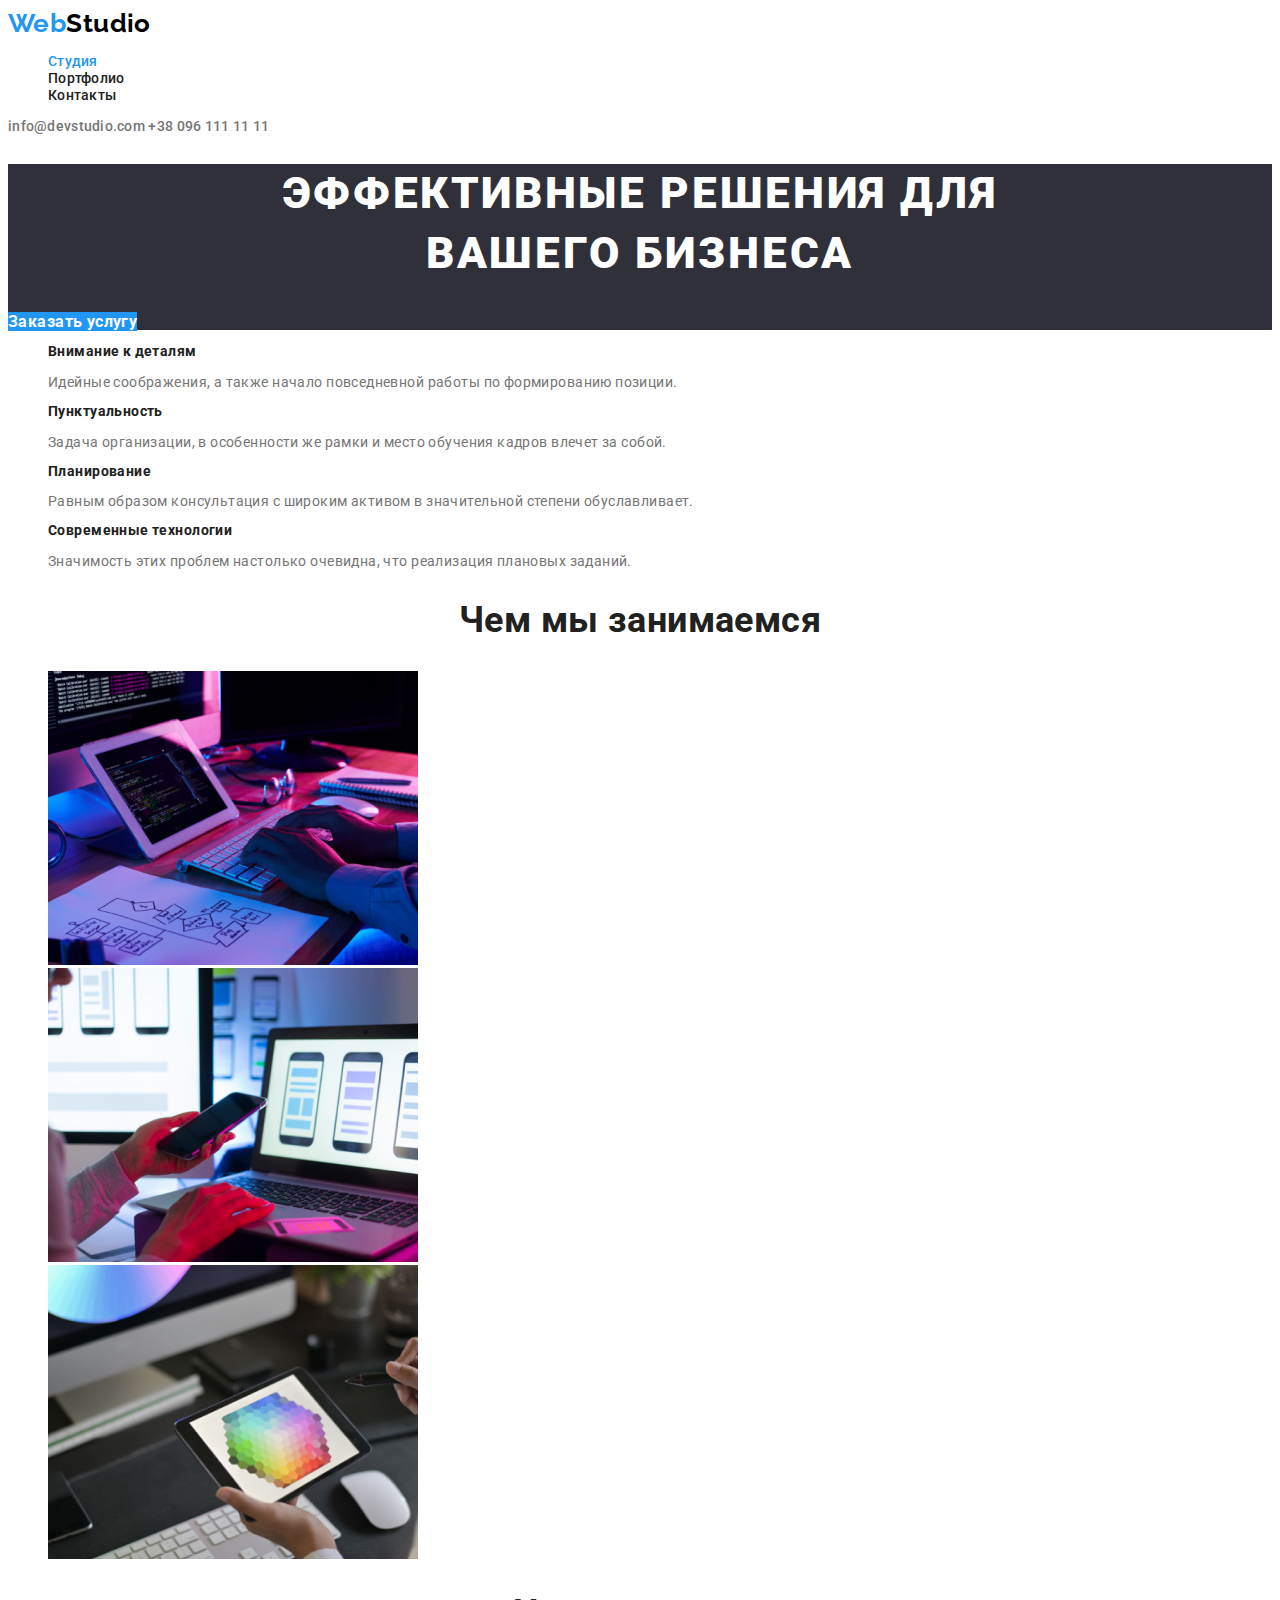
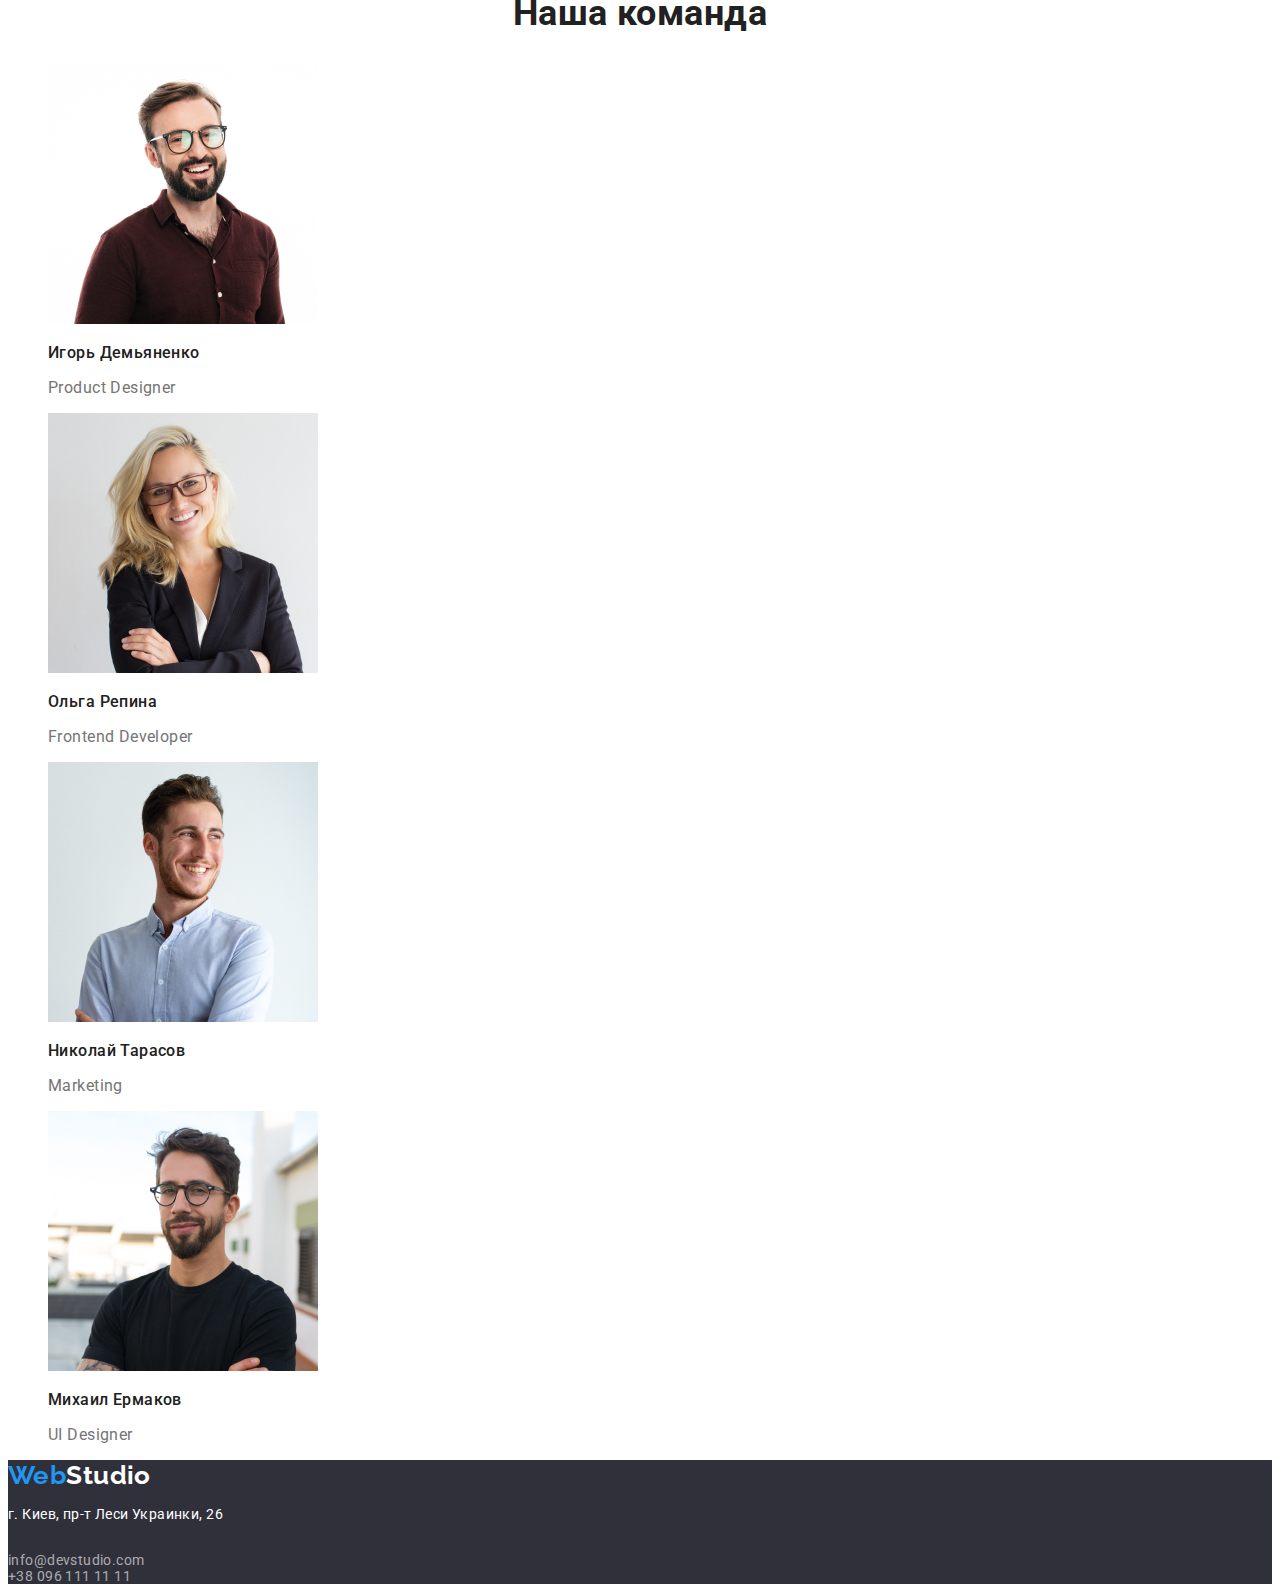
==== index.html @ 5eb461ab "adding files from hw2" ====
<!DOCTYPE html>
<html lang="ru">
<head>
    <meta charset="UTF-8">
    <meta name="viewport" content="width=device-width, initial-scale=1.0">
    <title>WebStudio</title>
    <link href="https://fonts.googleapis.com/css2?family=Raleway:wght@400;700&family=Roboto:wght@400;500;700;900&display=swap" rel="stylesheet">
    <link rel="stylesheet" href="./css/style.css">
</head>
<body>  
    <header>
        <nav>
            <a href="./index.html" class="logo">Web<span class="logostudio">Studio</span></a>
            <ul class="site-nav list">
                <li><a href="./index.html" class="link current">Студия</a></li>
                <li><a href="./portfolio.html" class="link">Портфолио</a></li>
                <li><a href="" class="link">Контакты</a></li>
            </ul>
        </nav>
        <address class="header-address">
            <a href="mailto:info@devstudio.com" class="link">info@devstudio.com</a>
            <a href="tel:+380961111111" class="link">+38 096 111 11 11</a>
        </address>
    </header>
    <main>
        <section class="main-section"> <!--Section1-->
            <h1 class="main-title">Эффективные решения для <br> вашего бизнеса</h1>
            <a href="" class="order-button">Заказать услугу</a>
        </section>
        <section> <!--Section2-->
            <ul>
                <li>
                    <h3 class="advantage-title">Внимание к деталям</h3>
                    <p class="text">Идейные соображения, а также начало повседневной работы по формированию позиции.</p>
                </li>
                <li>
                    <h3 class="advantage-title">Пунктуальность</h3>
                    <p class="text">Задача организации, в особенности же рамки и место обучения кадров влечет за собой.</p>
                </li>
                <li>
                    <h3 class="advantage-title">Планирование</h3>
                    <p class="text">Равным образом консультация с широким активом в значительной степени обуславливает.</p>
                </li>
                <li>
                    <h3 class="advantage-title">Современные технологии</h3>
                    <p class="text">Значимость этих проблем настолько очевидна, что реализация плановых заданий.</p>
                </li>
            </ul>  
        </section>  
        <section> <!--Section3-->
            <h2 class="section-title">Чем мы занимаемся</h2>
            <ul>
                <li><img src="./images/img1.jpg" alt="рабочий стол" width="370"></li>
                <li><img src="./images/img2.jpg" alt="рабочий экран" width="370"></li>
                <li><img src="./images/img3.jpg" alt="экран планшета" width="370"></li>
            </ul>
        </section>
        <section> <!--Team-->
            <h2 class="section-title">Наша команда</h2>
            <ul>
                <li> 
                    <img src="./images/ihordemjanenko.jpg" alt="фото Игорь Демьяненко" width="270">
                    <h3 class="photo-name">Игорь Демьяненко</h3> 
                    <p class="position-title" >Product Designer</p> 
                    
                </li>
                <li> 
                    <img src="./images/olharepina.jpg" alt="фото Ольга Репина" width="270">
                    <h3 class="photo-name">Ольга Репина</h3> 
                    <p class="position-title">Frontend Developer</p> 
                </li>
                <li> 
                    <img src="./images/nikolaytarasov.jpg" alt="фото Николай Тарасов" width="270">
                    <h3 class="photo-name">Николай Тарасов</h3> 
                    <p class="position-title">Marketing</p> 
                </li>
                <li> 
                    <img src="./images/mihailjermakov.jpg" alt="фото Михаил Ермаков" width="270">
                    <h3 class="photo-name">Михаил Ермаков</h3> 
                    <p class="position-title">UI Designer</p>   
                </li>
            </ul>
        </section>
    </main> 
    <footer>
        <a href="./index.html" class="logo" >Web<span class="logostudio">Studio</span></a>
        <address class="footer-address">
            <p>г. Киев, пр-т Леси Украинки, 26</p> <br>
            <a href="mailto:info@devstudio.com" class="link">info@devstudio.com</a> <br>
            <a href="tel:+380961111111" class="link">+38 096 111 11 11</a>
        </address>
    </footer>
</body>
</html>
---- css/style.css ----
:root {
    --primary-text-color: #757575;
    --footer-address-color: rgba(255, 255, 255, 0.6);
    --secondary-color: #212121;
    --accent-color:  #2196F3;
    --footer-address-color: rgba(255, 255, 255, 0.6);
    --bg-secondary-color: #2F303A; 
}
body {
    font-family: Roboto, sans-serif;
    font-style: normal;
    font-size: 14px;
    letter-spacing: 0.03em;
    color: var(--primary-text-color);
    background-color: #FFFFFF;
}

ul {
    list-style: none;
}

.logo{
    color: var(--accent-color);
    font-family: Raleway, sans-serif;
    font-weight: 700;
    font-size: 26px;
    line-height: 1.2;
    text-decoration: none;
}

.logostudio {
    color: #000000; 
}

footer .logostudio {
    color: #FFFFFF;
}


.site-nav .link {
    color: var(--secondary-color);
    font-weight: 500;
    line-height: 1.14;
    letter-spacing: 0.02em;
    text-decoration: none;
}

.site-nav .link:hover,
.site-nav .link:focus {
  color: var(--accent-color);
  text-decoration: none;
}

.site-nav .link.current {
    color: var(--accent-color);
}

.header-address .link { 
    color: var(--primary-text-color);
    font-weight: 500;
    line-height: 1.14;
    letter-spacing: 0.02em;
    font-style: normal;
    text-decoration: none;
}

.header-address .link:hover,
.header-address .link:focus {
  color: var(--accent-color);
  text-decoration: none;
}

.main-title {
    color: #FFFFFF;
    font-weight: 900;
    font-size: 44px;
    line-height: 1.36;
    text-align: center;
    letter-spacing: 0.06em;
    text-transform: uppercase;

}
.main-section {
    background-color: var(--bg-secondary-color);
}
.order-button {
    color: #FFFFFF;
    font-weight: 700;
    font-size: 16px;
    line-height: 1.88px;
    text-decoration: none;
    background: var(--accent-color);
}

.section-title {
font-weight: 700;
font-size: 36px;
line-height: 1.17;
text-align: center;
color: var(--secondary-color);
}

.advantage-title {
    color: var(--secondary-color);
    font-weight: 700;
    font-size: 14px;
    line-height: 1.14;
}

.advantage-title .text {
    font-size: 14px;
    line-height: 1.71px;
}

.footer-address .link {
    color: var(--footer-address-color);
    text-decoration: none;
}

.photo-name {
    font-weight: 500;
    font-size: 16px;
    line-height: 1.19;

    color: var(--secondary-color);
}

.position-title {
    font-size: 16px;
    line-height: 1.19;
}

.project-link{
    text-decoration: none;
}
.project-title {
    text-decoration: none;
    font-weight: 700;
    font-size: 18px;
    line-height: 2;
    letter-spacing: 0.06em;
    color: var(--secondary-color);
}

.project-type {
    font-size: 16px;
    line-height: 1.87;
    color: var(--primary-text-color);
}

footer {
    background-color: var(--bg-secondary-color);
    color: #FFFFFF;
    font-style: normal;
}

address {
    font-style: inherit;
}
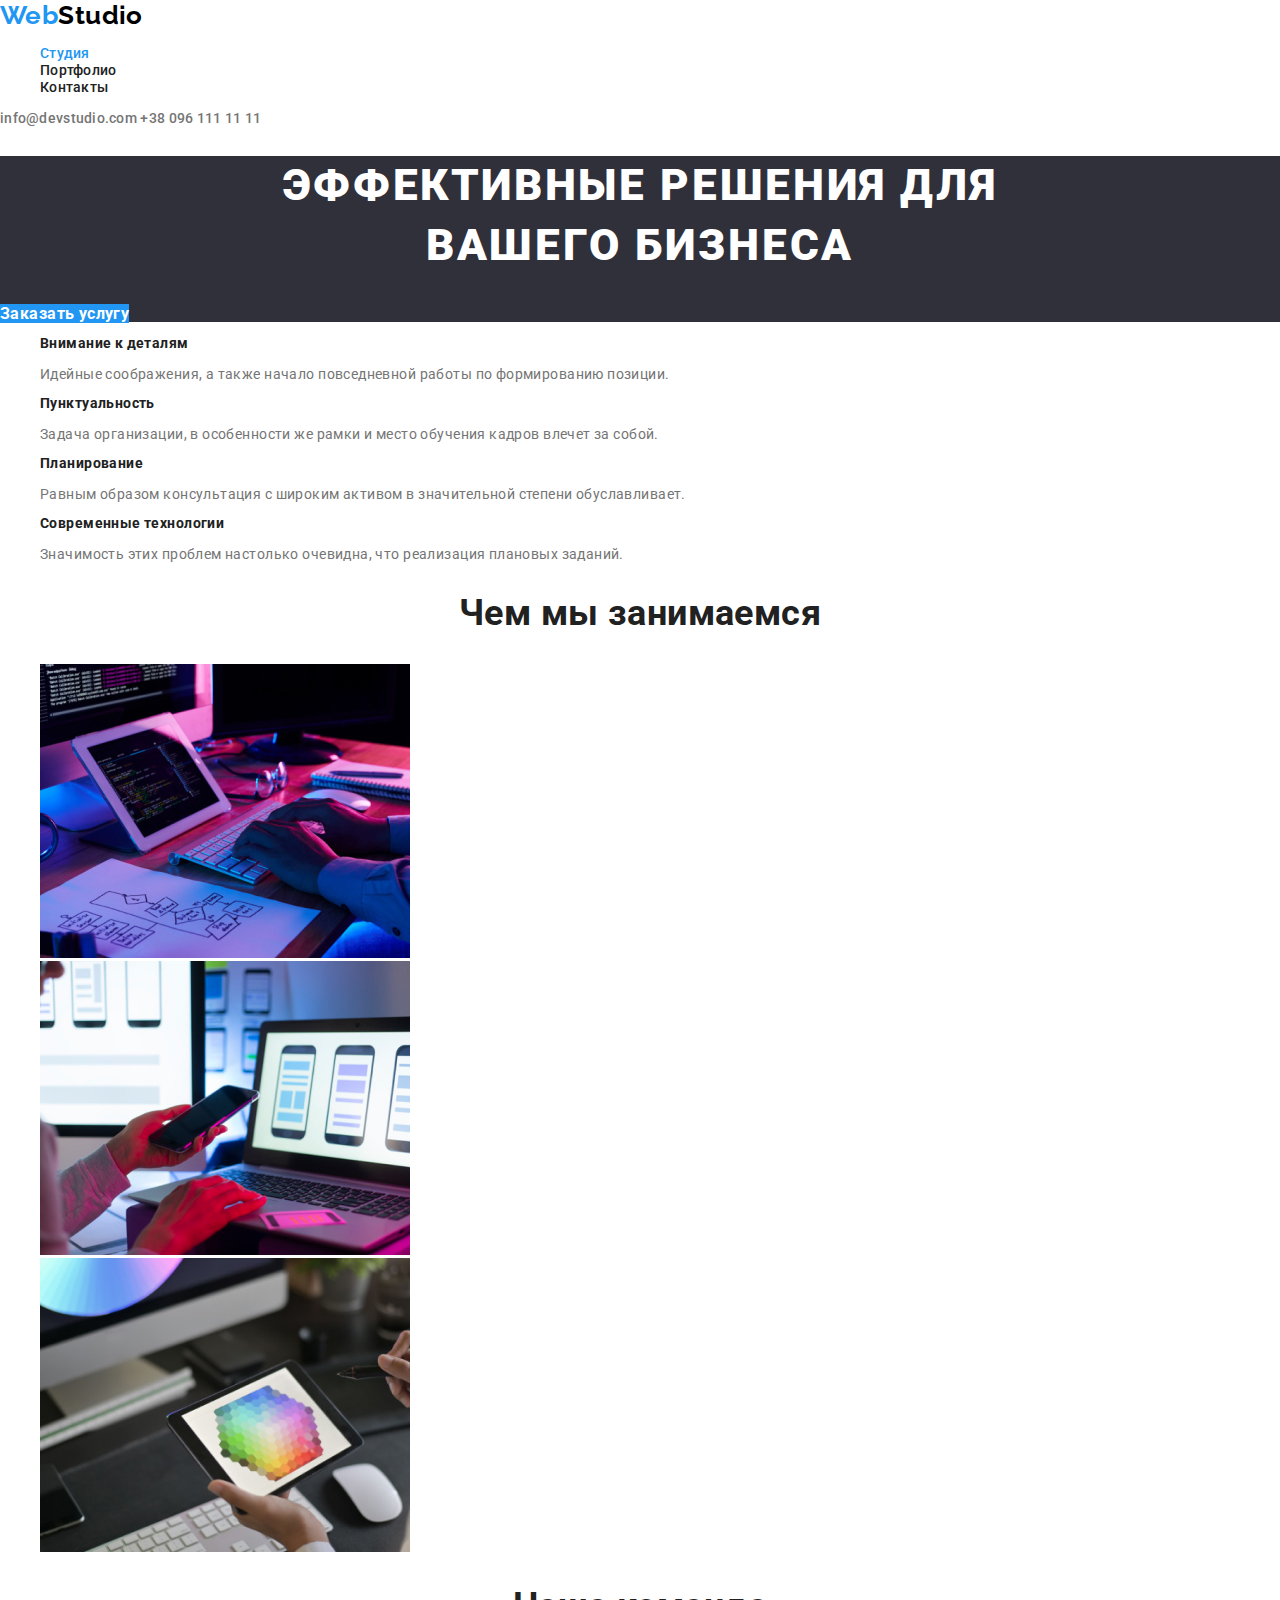
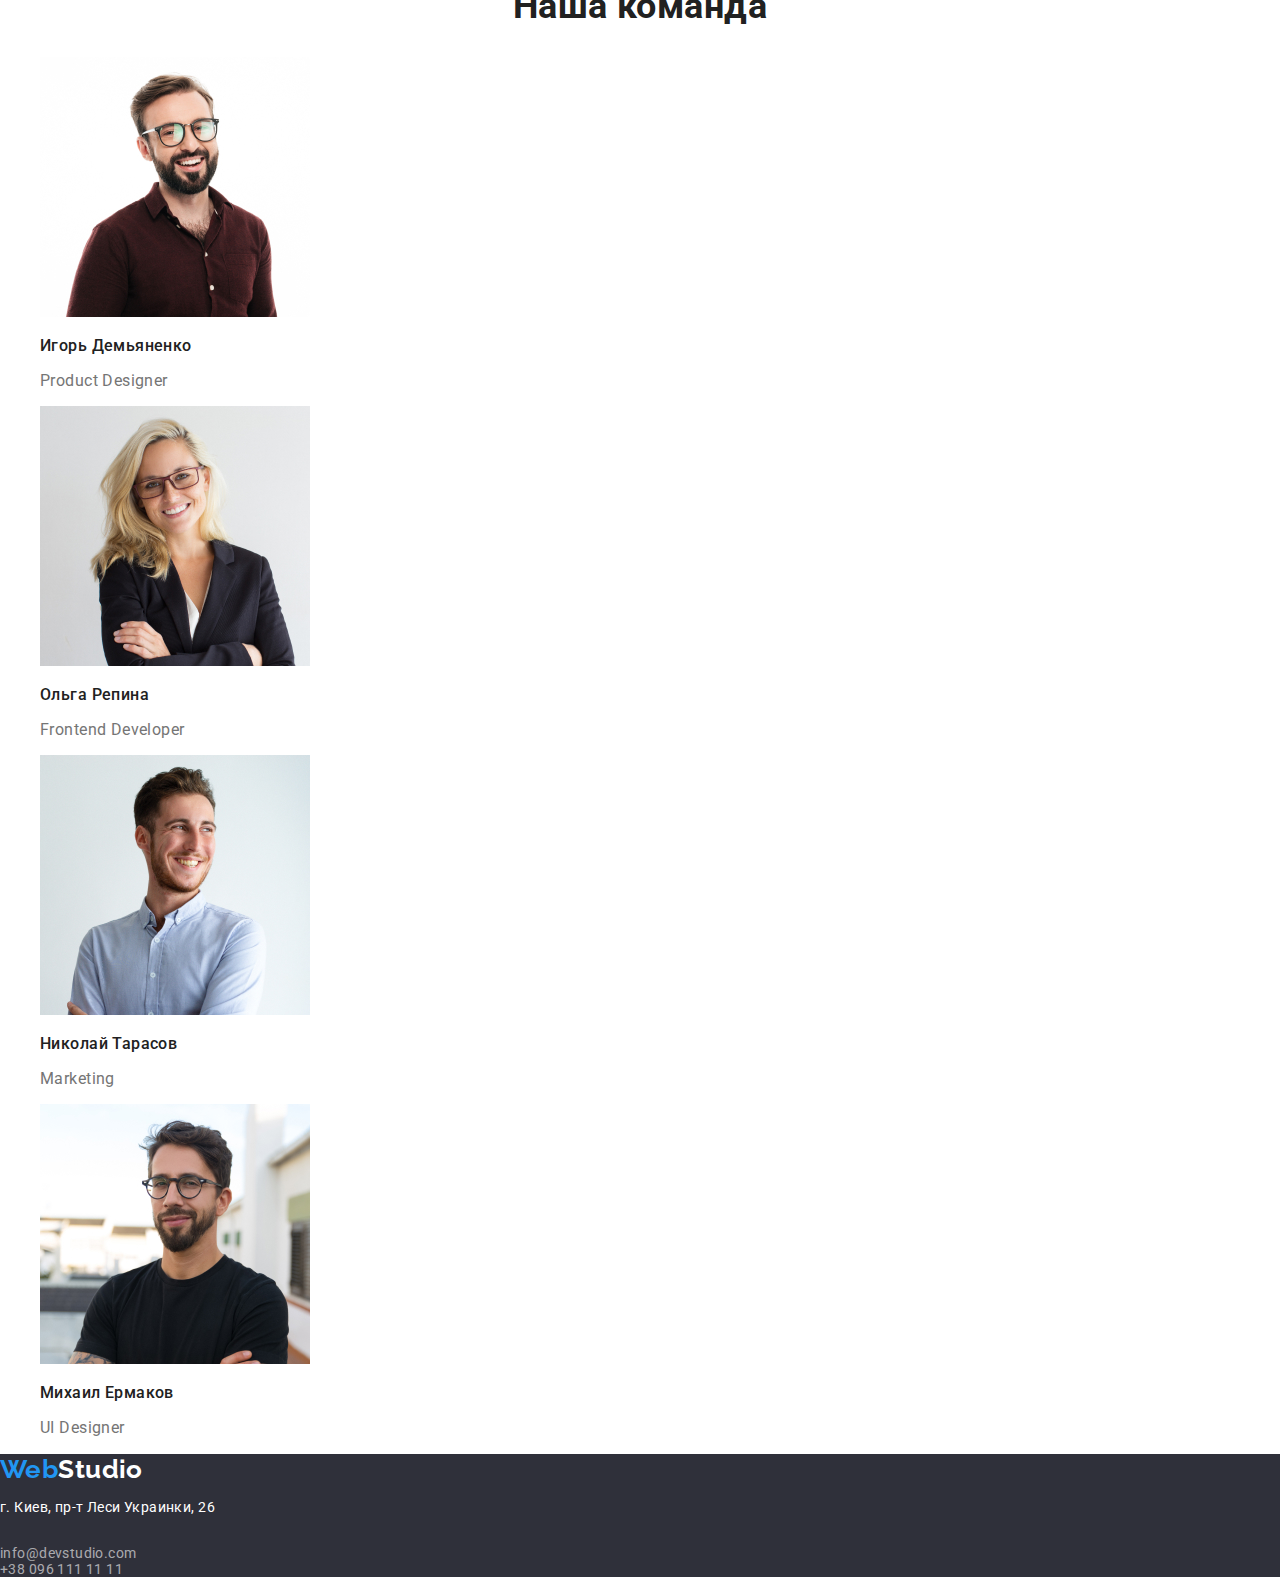
==== commit 8b305032: "adding normalize css" ====
--- a/index.html
+++ b/index.html
@@ -1,94 +1,147 @@
 <!DOCTYPE html>
 <html lang="ru">
-<head>
-    <meta charset="UTF-8">
-    <meta name="viewport" content="width=device-width, initial-scale=1.0">
+  <head>
+    <meta charset="UTF-8" />
+    <meta name="viewport" content="width=device-width, initial-scale=1.0" />
     <title>WebStudio</title>
-    <link href="https://fonts.googleapis.com/css2?family=Raleway:wght@400;700&family=Roboto:wght@400;500;700;900&display=swap" rel="stylesheet">
-    <link rel="stylesheet" href="./css/style.css">
-</head>
-<body>  
+    <link
+      href="https://fonts.googleapis.com/css2?family=Raleway:wght@400;700&family=Roboto:wght@400;500;700;900&display=swap"
+      rel="stylesheet"
+    />
+    <link
+      rel="stylesheet"
+      href="https://cdnjs.cloudflare.com/ajax/libs/modern-normalize/1.0.0/modern-normalize.min.css"
+    />
+    <link rel="stylesheet" href="./css/style.css" />
+  </head>
+  <body>
     <header>
-        <nav>
-            <a href="./index.html" class="logo">Web<span class="logostudio">Studio</span></a>
-            <ul class="site-nav list">
-                <li><a href="./index.html" class="link current">Студия</a></li>
-                <li><a href="./portfolio.html" class="link">Портфолио</a></li>
-                <li><a href="" class="link">Контакты</a></li>
-            </ul>
-        </nav>
-        <address class="header-address">
-            <a href="mailto:info@devstudio.com" class="link">info@devstudio.com</a>
-            <a href="tel:+380961111111" class="link">+38 096 111 11 11</a>
-        </address>
+      <nav>
+        <a href="./index.html" class="logo"
+          >Web<span class="logostudio">Studio</span></a
+        >
+        <ul class="site-nav list">
+          <li><a href="./index.html" class="link current">Студия</a></li>
+          <li><a href="./portfolio.html" class="link">Портфолио</a></li>
+          <li><a href="" class="link">Контакты</a></li>
+        </ul>
+      </nav>
+      <address class="header-address">
+        <a href="mailto:info@devstudio.com" class="link">info@devstudio.com</a>
+        <a href="tel:+380961111111" class="link">+38 096 111 11 11</a>
+      </address>
     </header>
     <main>
-        <section class="main-section"> <!--Section1-->
-            <h1 class="main-title">Эффективные решения для <br> вашего бизнеса</h1>
-            <a href="" class="order-button">Заказать услугу</a>
-        </section>
-        <section> <!--Section2-->
-            <ul>
-                <li>
-                    <h3 class="advantage-title">Внимание к деталям</h3>
-                    <p class="text">Идейные соображения, а также начало повседневной работы по формированию позиции.</p>
-                </li>
-                <li>
-                    <h3 class="advantage-title">Пунктуальность</h3>
-                    <p class="text">Задача организации, в особенности же рамки и место обучения кадров влечет за собой.</p>
-                </li>
-                <li>
-                    <h3 class="advantage-title">Планирование</h3>
-                    <p class="text">Равным образом консультация с широким активом в значительной степени обуславливает.</p>
-                </li>
-                <li>
-                    <h3 class="advantage-title">Современные технологии</h3>
-                    <p class="text">Значимость этих проблем настолько очевидна, что реализация плановых заданий.</p>
-                </li>
-            </ul>  
-        </section>  
-        <section> <!--Section3-->
-            <h2 class="section-title">Чем мы занимаемся</h2>
-            <ul>
-                <li><img src="./images/img1.jpg" alt="рабочий стол" width="370"></li>
-                <li><img src="./images/img2.jpg" alt="рабочий экран" width="370"></li>
-                <li><img src="./images/img3.jpg" alt="экран планшета" width="370"></li>
-            </ul>
-        </section>
-        <section> <!--Team-->
-            <h2 class="section-title">Наша команда</h2>
-            <ul>
-                <li> 
-                    <img src="./images/ihordemjanenko.jpg" alt="фото Игорь Демьяненко" width="270">
-                    <h3 class="photo-name">Игорь Демьяненко</h3> 
-                    <p class="position-title" >Product Designer</p> 
-                    
-                </li>
-                <li> 
-                    <img src="./images/olharepina.jpg" alt="фото Ольга Репина" width="270">
-                    <h3 class="photo-name">Ольга Репина</h3> 
-                    <p class="position-title">Frontend Developer</p> 
-                </li>
-                <li> 
-                    <img src="./images/nikolaytarasov.jpg" alt="фото Николай Тарасов" width="270">
-                    <h3 class="photo-name">Николай Тарасов</h3> 
-                    <p class="position-title">Marketing</p> 
-                </li>
-                <li> 
-                    <img src="./images/mihailjermakov.jpg" alt="фото Михаил Ермаков" width="270">
-                    <h3 class="photo-name">Михаил Ермаков</h3> 
-                    <p class="position-title">UI Designer</p>   
-                </li>
-            </ul>
-        </section>
-    </main> 
+      <section class="main-section">
+        <!--Section1-->
+        <h1 class="main-title">
+          Эффективные решения для <br />
+          вашего бизнеса
+        </h1>
+        <a href="" class="order-button">Заказать услугу</a>
+      </section>
+      <section>
+        <!--Section2-->
+        <ul>
+          <li>
+            <h3 class="advantage-title">Внимание к деталям</h3>
+            <p class="text">
+              Идейные соображения, а также начало повседневной работы по
+              формированию позиции.
+            </p>
+          </li>
+          <li>
+            <h3 class="advantage-title">Пунктуальность</h3>
+            <p class="text">
+              Задача организации, в особенности же рамки и место обучения кадров
+              влечет за собой.
+            </p>
+          </li>
+          <li>
+            <h3 class="advantage-title">Планирование</h3>
+            <p class="text">
+              Равным образом консультация с широким активом в значительной
+              степени обуславливает.
+            </p>
+          </li>
+          <li>
+            <h3 class="advantage-title">Современные технологии</h3>
+            <p class="text">
+              Значимость этих проблем настолько очевидна, что реализация
+              плановых заданий.
+            </p>
+          </li>
+        </ul>
+      </section>
+      <section>
+        <!--Section3-->
+        <h2 class="section-title">Чем мы занимаемся</h2>
+        <ul>
+          <li>
+            <img src="./images/img1.jpg" alt="рабочий стол" width="370" />
+          </li>
+          <li>
+            <img src="./images/img2.jpg" alt="рабочий экран" width="370" />
+          </li>
+          <li>
+            <img src="./images/img3.jpg" alt="экран планшета" width="370" />
+          </li>
+        </ul>
+      </section>
+      <section>
+        <!--Team-->
+        <h2 class="section-title">Наша команда</h2>
+        <ul>
+          <li>
+            <img
+              src="./images/ihordemjanenko.jpg"
+              alt="фото Игорь Демьяненко"
+              width="270"
+            />
+            <h3 class="photo-name">Игорь Демьяненко</h3>
+            <p class="position-title">Product Designer</p>
+          </li>
+          <li>
+            <img
+              src="./images/olharepina.jpg"
+              alt="фото Ольга Репина"
+              width="270"
+            />
+            <h3 class="photo-name">Ольга Репина</h3>
+            <p class="position-title">Frontend Developer</p>
+          </li>
+          <li>
+            <img
+              src="./images/nikolaytarasov.jpg"
+              alt="фото Николай Тарасов"
+              width="270"
+            />
+            <h3 class="photo-name">Николай Тарасов</h3>
+            <p class="position-title">Marketing</p>
+          </li>
+          <li>
+            <img
+              src="./images/mihailjermakov.jpg"
+              alt="фото Михаил Ермаков"
+              width="270"
+            />
+            <h3 class="photo-name">Михаил Ермаков</h3>
+            <p class="position-title">UI Designer</p>
+          </li>
+        </ul>
+      </section>
+    </main>
     <footer>
-        <a href="./index.html" class="logo" >Web<span class="logostudio">Studio</span></a>
-        <address class="footer-address">
-            <p>г. Киев, пр-т Леси Украинки, 26</p> <br>
-            <a href="mailto:info@devstudio.com" class="link">info@devstudio.com</a> <br>
-            <a href="tel:+380961111111" class="link">+38 096 111 11 11</a>
-        </address>
+      <a href="./index.html" class="logo"
+        >Web<span class="logostudio">Studio</span></a
+      >
+      <address class="footer-address">
+        <p>г. Киев, пр-т Леси Украинки, 26</p>
+        <br />
+        <a href="mailto:info@devstudio.com" class="link">info@devstudio.com</a>
+        <br />
+        <a href="tel:+380961111111" class="link">+38 096 111 11 11</a>
+      </address>
     </footer>
-</body>
-</html>+  </body>
+</html>
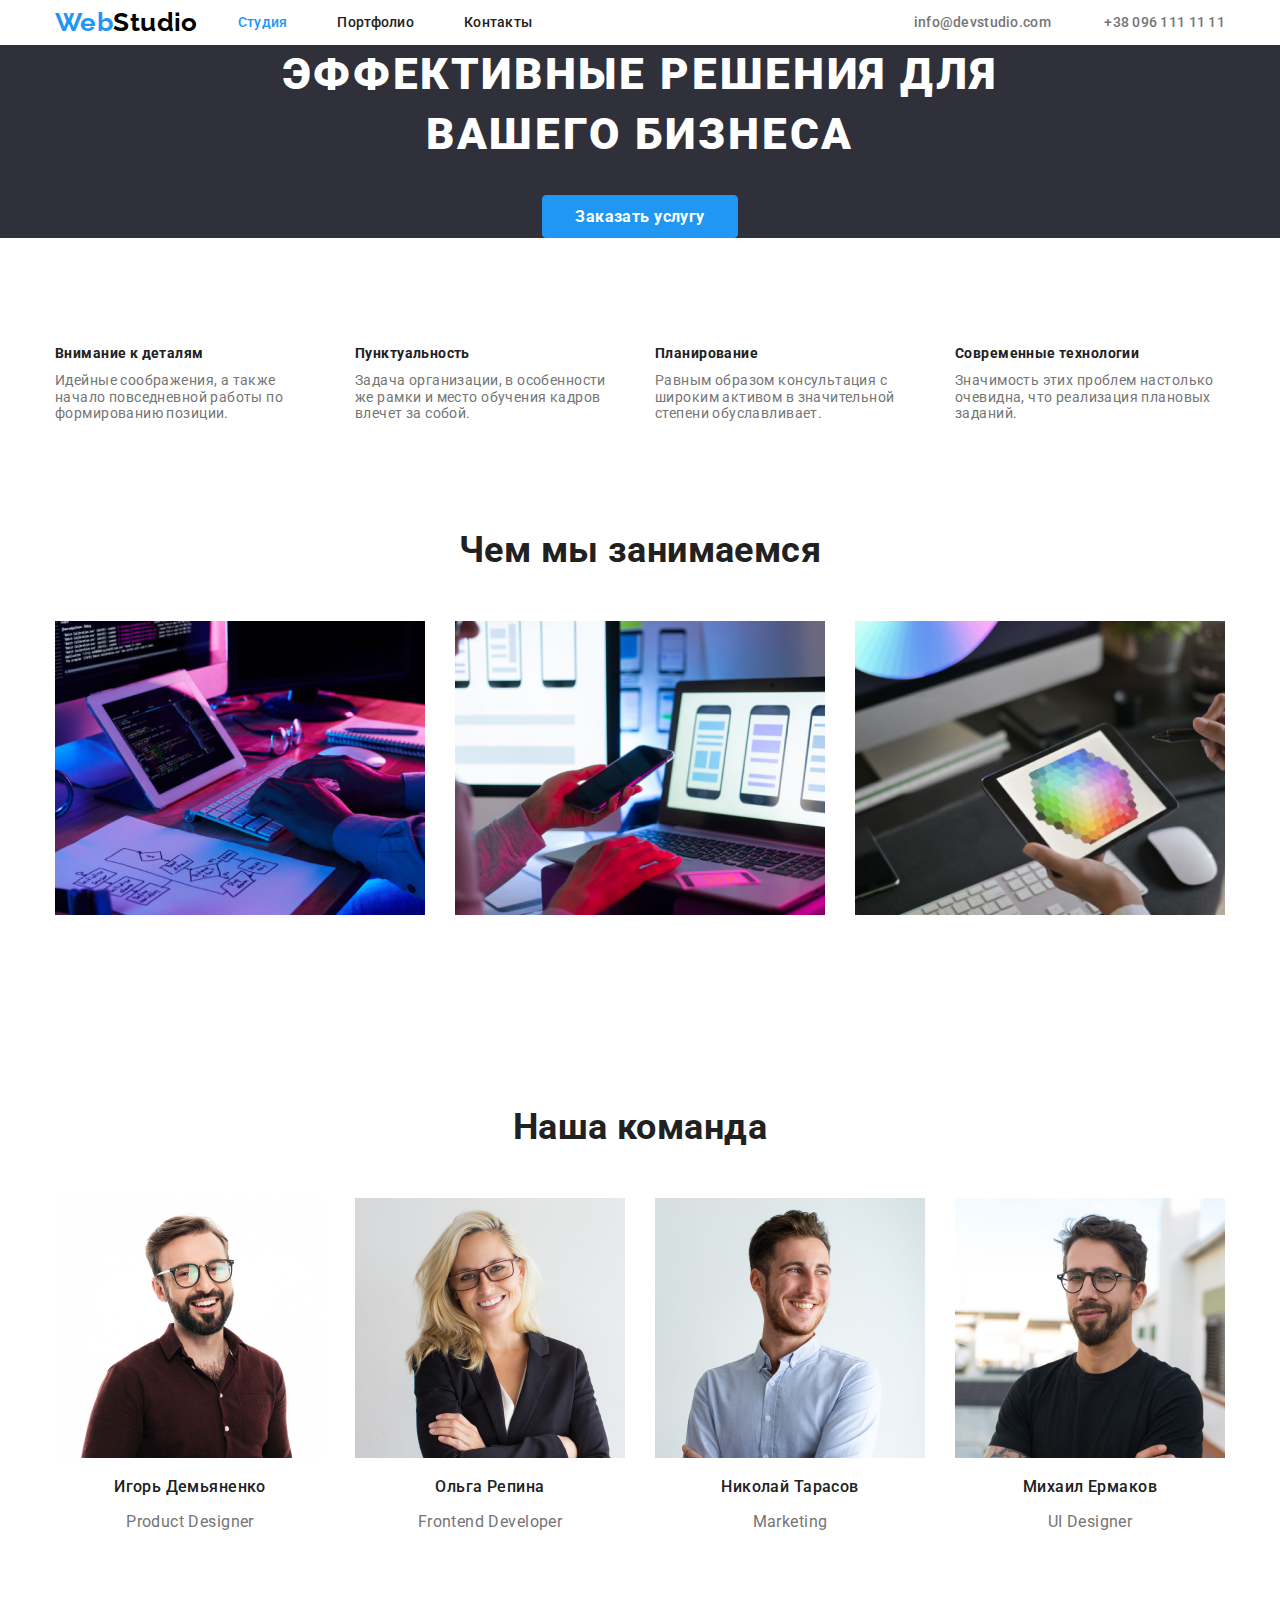
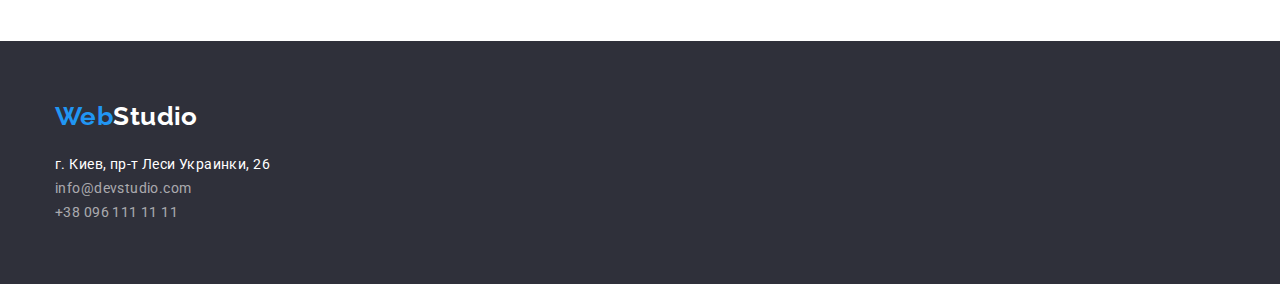
==== commit bfb2d177: "adding first page stiles and flex" ====
--- a/index.html
+++ b/index.html
@@ -16,20 +16,28 @@
   </head>
   <body>
     <header>
-      <nav>
-        <a href="./index.html" class="logo"
-          >Web<span class="logostudio">Studio</span></a
-        >
-        <ul class="site-nav list">
-          <li><a href="./index.html" class="link current">Студия</a></li>
-          <li><a href="./portfolio.html" class="link">Портфолио</a></li>
-          <li><a href="" class="link">Контакты</a></li>
-        </ul>
-      </nav>
-      <address class="header-address">
-        <a href="mailto:info@devstudio.com" class="link">info@devstudio.com</a>
-        <a href="tel:+380961111111" class="link">+38 096 111 11 11</a>
-      </address>
+      <div class="container main-nav">
+        <nav>
+          <a href="./index.html" class="logo"
+            >Web<span class="logostudio">Studio</span></a
+          >
+          <ul class="site-nav list">
+            <li class="item">
+              <a href="./index.html" class="link current">Студия</a>
+            </li>
+            <li class="item">
+              <a href="./portfolio.html" class="link">Портфолио</a>
+            </li>
+            <li class="item"><a href="" class="link">Контакты</a></li>
+          </ul>
+        </nav>
+        <address class="header-address">
+          <a href="mailto:info@devstudio.com" class="link"
+            >info@devstudio.com</a
+          >
+          <a href="tel:+380961111111" class="link">+38 096 111 11 11</a>
+        </address>
+      </div>
     </header>
     <main>
       <section class="main-section">
@@ -42,106 +50,115 @@
       </section>
       <section>
         <!--Section2-->
-        <ul>
-          <li>
-            <h3 class="advantage-title">Внимание к деталям</h3>
-            <p class="text">
-              Идейные соображения, а также начало повседневной работы по
-              формированию позиции.
-            </p>
-          </li>
-          <li>
-            <h3 class="advantage-title">Пунктуальность</h3>
-            <p class="text">
-              Задача организации, в особенности же рамки и место обучения кадров
-              влечет за собой.
-            </p>
-          </li>
-          <li>
-            <h3 class="advantage-title">Планирование</h3>
-            <p class="text">
-              Равным образом консультация с широким активом в значительной
-              степени обуславливает.
-            </p>
-          </li>
-          <li>
-            <h3 class="advantage-title">Современные технологии</h3>
-            <p class="text">
-              Значимость этих проблем настолько очевидна, что реализация
-              плановых заданий.
-            </p>
-          </li>
-        </ul>
+        <div class="container">
+          <ul class="advantages">
+            <li class="advantage-item">
+              <h3 class="advantage-title">Внимание к деталям</h3>
+              <p class="text">
+                Идейные соображения, а также начало повседневной работы по
+                формированию позиции.
+              </p>
+            </li>
+            <li class="advantage-item">
+              <h3 class="advantage-title">Пунктуальность</h3>
+              <p class="text">
+                Задача организации, в особенности же рамки и место обучения
+                кадров влечет за собой.
+              </p>
+            </li>
+            <li class="advantage-item">
+              <h3 class="advantage-title">Планирование</h3>
+              <p class="text">
+                Равным образом консультация с широким активом в значительной
+                степени обуславливает.
+              </p>
+            </li>
+            <li class="advantage-item">
+              <h3 class="advantage-title">Современные технологии</h3>
+              <p class="text">
+                Значимость этих проблем настолько очевидна, что реализация
+                плановых заданий.
+              </p>
+            </li>
+          </ul>
+        </div>
       </section>
       <section>
         <!--Section3-->
-        <h2 class="section-title">Чем мы занимаемся</h2>
-        <ul>
-          <li>
-            <img src="./images/img1.jpg" alt="рабочий стол" width="370" />
-          </li>
-          <li>
-            <img src="./images/img2.jpg" alt="рабочий экран" width="370" />
-          </li>
-          <li>
-            <img src="./images/img3.jpg" alt="экран планшета" width="370" />
-          </li>
-        </ul>
+        <div class="container">
+          <h2 class="section-title">Чем мы занимаемся</h2>
+          <ul class="activities">
+            <li class="activity-item">
+              <img src="./images/img1.jpg" alt="рабочий стол" width="370" />
+            </li>
+            <li class="activity-item">
+              <img src="./images/img2.jpg" alt="рабочий экран" width="370" />
+            </li>
+            <li class="activity-item">
+              <img src="./images/img3.jpg" alt="экран планшета" width="370" />
+            </li>
+          </ul>
+        </div>
       </section>
       <section>
         <!--Team-->
-        <h2 class="section-title">Наша команда</h2>
-        <ul>
-          <li>
-            <img
-              src="./images/ihordemjanenko.jpg"
-              alt="фото Игорь Демьяненко"
-              width="270"
-            />
-            <h3 class="photo-name">Игорь Демьяненко</h3>
-            <p class="position-title">Product Designer</p>
-          </li>
-          <li>
-            <img
-              src="./images/olharepina.jpg"
-              alt="фото Ольга Репина"
-              width="270"
-            />
-            <h3 class="photo-name">Ольга Репина</h3>
-            <p class="position-title">Frontend Developer</p>
-          </li>
-          <li>
-            <img
-              src="./images/nikolaytarasov.jpg"
-              alt="фото Николай Тарасов"
-              width="270"
-            />
-            <h3 class="photo-name">Николай Тарасов</h3>
-            <p class="position-title">Marketing</p>
-          </li>
-          <li>
-            <img
-              src="./images/mihailjermakov.jpg"
-              alt="фото Михаил Ермаков"
-              width="270"
-            />
-            <h3 class="photo-name">Михаил Ермаков</h3>
-            <p class="position-title">UI Designer</p>
-          </li>
-        </ul>
+        <div class="container team">
+          <h2 class="section-title">Наша команда</h2>
+          <ul class="team-members">
+            <li class="team-member">
+              <img
+                src="./images/ihordemjanenko.jpg"
+                alt="фото Игорь Демьяненко"
+                width="270"
+              />
+              <h3 class="photo-name">Игорь Демьяненко</h3>
+              <p class="position-title">Product Designer</p>
+            </li>
+            <li class="team-member">
+              <img
+                src="./images/olharepina.jpg"
+                alt="фото Ольга Репина"
+                width="270"
+              />
+              <h3 class="photo-name">Ольга Репина</h3>
+              <p class="position-title">Frontend Developer</p>
+            </li>
+            <li class="team-member">
+              <img
+                src="./images/nikolaytarasov.jpg"
+                alt="фото Николай Тарасов"
+                width="270"
+              />
+              <h3 class="photo-name">Николай Тарасов</h3>
+              <p class="position-title">Marketing</p>
+            </li>
+            <li class="team-member">
+              <img
+                src="./images/mihailjermakov.jpg"
+                alt="фото Михаил Ермаков"
+                width="270"
+              />
+              <h3 class="photo-name">Михаил Ермаков</h3>
+              <p class="position-title">UI Designer</p>
+            </li>
+          </ul>
+        </div>
       </section>
     </main>
     <footer>
-      <a href="./index.html" class="logo"
-        >Web<span class="logostudio">Studio</span></a
-      >
-      <address class="footer-address">
-        <p>г. Киев, пр-т Леси Украинки, 26</p>
-        <br />
-        <a href="mailto:info@devstudio.com" class="link">info@devstudio.com</a>
-        <br />
-        <a href="tel:+380961111111" class="link">+38 096 111 11 11</a>
-      </address>
+      <div class="container">
+        <a href="./index.html" class="logo"
+          >Web<span class="logostudio">Studio</span></a
+        >
+        <address class="footer-address">
+          <p>г. Киев, пр-т Леси Украинки, 26</p>
+          <a href="mailto:info@devstudio.com" class="link"
+            >info@devstudio.com</a
+          >
+          <br />
+          <a href="tel:+380961111111" class="link">+38 096 111 11 11</a>
+        </address>
+      </div>
     </footer>
   </body>
 </html>
--- a/css/style.css
+++ b/css/style.css
@@ -1,48 +1,82 @@
 :root {
-    --primary-text-color: #757575;
-    --footer-address-color: rgba(255, 255, 255, 0.6);
-    --secondary-color: #212121;
-    --accent-color:  #2196F3;
-    --footer-address-color: rgba(255, 255, 255, 0.6);
-    --bg-secondary-color: #2F303A; 
+  --primary-text-color: #757575;
+  --footer-address-color: rgba(255, 255, 255, 0.6);
+  --secondary-color: #212121;
+  --accent-color: #2196f3;
+  --footer-address-color: rgba(255, 255, 255, 0.6);
+  --bg-secondary-color: #2f303a;
 }
 body {
-    font-family: Roboto, sans-serif;
-    font-style: normal;
-    font-size: 14px;
-    letter-spacing: 0.03em;
-    color: var(--primary-text-color);
-    background-color: #FFFFFF;
+  font-family: Roboto, sans-serif;
+  font-style: normal;
+  font-size: 14px;
+  letter-spacing: 0.03em;
+  color: var(--primary-text-color);
+  background-color: #ffffff;
 }
 
 ul {
-    list-style: none;
-}
-
-.logo{
-    color: var(--accent-color);
-    font-family: Raleway, sans-serif;
-    font-weight: 700;
-    font-size: 26px;
-    line-height: 1.2;
-    text-decoration: none;
+  list-style: none;
+}
+
+.container {
+  width: 1200px;
+  padding-left: 15px;
+  padding-right: 15px;
+  margin: 0 auto;
+}
+
+.main-nav {
+  display: flex;
+  align-items: center;
+}
+
+.main-nav > nav {
+  display: flex;
+  align-items: center;
+}
+
+.site-nav {
+  display: flex;
+}
+
+.site-nav .item:not(:last-child) {
+  margin-right: 50px;
+}
+
+.header-address a:not(:last-child) {
+  margin-right: 50px;
+}
+
+.header-address {
+  margin-left: auto;
+}
+
+/* Logo */
+.logo {
+  display: block;
+  color: var(--accent-color);
+  font-family: Raleway, sans-serif;
+  font-weight: 700;
+  font-size: 26px;
+  line-height: 1.2;
+  text-decoration: none;
 }
 
 .logostudio {
-    color: #000000; 
+  color: #000000;
 }
 
 footer .logostudio {
-    color: #FFFFFF;
-}
-
+  color: #ffffff;
+}
 
 .site-nav .link {
-    color: var(--secondary-color);
-    font-weight: 500;
-    line-height: 1.14;
-    letter-spacing: 0.02em;
-    text-decoration: none;
+  color: var(--secondary-color);
+  font-weight: 500;
+  line-height: 1.14;
+  letter-spacing: 0.02em;
+  text-decoration: none;
 }
 
 .site-nav .link:hover,
@@ -52,16 +86,16 @@
 }
 
 .site-nav .link.current {
-    color: var(--accent-color);
-}
-
-.header-address .link { 
-    color: var(--primary-text-color);
-    font-weight: 500;
-    line-height: 1.14;
-    letter-spacing: 0.02em;
-    font-style: normal;
-    text-decoration: none;
+  color: var(--accent-color);
+}
+
+.header-address .link {
+  color: var(--primary-text-color);
+  font-weight: 500;
+  line-height: 1.14;
+  letter-spacing: 0.02em;
+  font-style: normal;
+  text-decoration: none;
 }
 
 .header-address .link:hover,
@@ -71,89 +105,167 @@
 }
 
 .main-title {
-    color: #FFFFFF;
-    font-weight: 900;
-    font-size: 44px;
-    line-height: 1.36;
-    text-align: center;
-    letter-spacing: 0.06em;
-    text-transform: uppercase;
-
+  margin-top: 0;
+  margin-bottom: 30px;
+
+  color: #ffffff;
+  font-weight: 900;
+  font-size: 44px;
+  line-height: 1.36;
+  text-align: center;
+  letter-spacing: 0.06em;
+  text-transform: uppercase;
 }
 .main-section {
-    background-color: var(--bg-secondary-color);
+  background-color: var(--bg-secondary-color);
+  text-align: center;
 }
 .order-button {
-    color: #FFFFFF;
-    font-weight: 700;
-    font-size: 16px;
-    line-height: 1.88px;
-    text-decoration: none;
-    background: var(--accent-color);
+  display: inline-block;
+  text-align: center;
+  padding: 20px 32px;
+  border: 1px solid var(--accent-color);
+  border-radius: 4px;
+
+  color: #ffffff;
+  font-weight: 700;
+  font-size: 16px;
+  line-height: 1.88px;
+  text-decoration: none;
+  background: var(--accent-color);
 }
 
 .section-title {
-font-weight: 700;
-font-size: 36px;
-line-height: 1.17;
-text-align: center;
-color: var(--secondary-color);
+  margin-top: 0;
+  margin-bottom: 50px;
+  font-weight: 700;
+  font-size: 36px;
+  line-height: 1.17;
+  text-align: center;
+  color: var(--secondary-color);
+}
+
+.advantages {
+  display: flex;
+  padding: 0;
+}
+
+.advantage-item {
+  width: calc((100% - 90px) / 4);
+  margin-right: 30px;
+  margin-top: 94px;
+  margin-bottom: 94px;
+  min-height: 101;
+}
+
+.advantage-item:nth-child(4n) {
+  margin-right: 0;
+}
+
+.advantage-item .text {
+  display: inline;
+  flex-wrap: wrap;
+  margin-top: 0;
+  font-size: 14px;
+  line-height: 1.71px;
 }
 
 .advantage-title {
-    color: var(--secondary-color);
-    font-weight: 700;
-    font-size: 14px;
-    line-height: 1.14;
-}
-
-.advantage-title .text {
-    font-size: 14px;
-    line-height: 1.71px;
+  margin-top: 0;
+  margin-bottom: 10px;
+
+  color: var(--secondary-color);
+  font-weight: 700;
+  font-size: 14px;
+  line-height: 1.14;
+}
+
+.activities {
+  display: flex;
+  margin-top: 0;
+  margin-bottom: 94px;
+  padding: 0;
+}
+
+.activity-item {
+  width: calc((100% - 60px) / 3);
+  margin-right: 30px;
+}
+
+.activity-item:nth-child(3n) {
+  margin-right: 0;
+}
+
+.container.team {
+  padding-top: 94px;
+}
+.team-members {
+  display: flex;
+  margin-top: 0;
+  margin-bottom: 94px;
+  padding: 0;
+}
+
+.team-member {
+  width: calc((100% - 90px) / 4);
+  margin-right: 30px;
+}
+
+.team-member:nth-child(4n) {
+  margin-right: 0;
+}
+
+.photo-name {
+  font-weight: 500;
+  font-size: 16px;
+  line-height: 1.19;
+  text-align: center;
+  color: var(--secondary-color);
+}
+
+.position-title {
+  font-size: 16px;
+  line-height: 1.19;
+  text-align: center;
+}
+
+.project-link {
+  text-decoration: none;
+}
+.project-title {
+  text-decoration: none;
+  font-weight: 700;
+  font-size: 18px;
+  line-height: 2;
+  letter-spacing: 0.06em;
+  color: var(--secondary-color);
+}
+
+.project-type {
+  font-size: 16px;
+  line-height: 1.87;
+  color: var(--primary-text-color);
+}
+
+footer {
+  display: flex;
+  flex-direction: column;
+  padding-top: 60px;
+  padding-bottom: 60px;
+  background-color: var(--bg-secondary-color);
+  color: #ffffff;
+  font-style: normal;
 }
 
 .footer-address .link {
-    color: var(--footer-address-color);
-    text-decoration: none;
-}
-
-.photo-name {
-    font-weight: 500;
-    font-size: 16px;
-    line-height: 1.19;
-
-    color: var(--secondary-color);
-}
-
-.position-title {
-    font-size: 16px;
-    line-height: 1.19;
-}
-
-.project-link{
-    text-decoration: none;
-}
-.project-title {
-    text-decoration: none;
-    font-weight: 700;
-    font-size: 18px;
-    line-height: 2;
-    letter-spacing: 0.06em;
-    color: var(--secondary-color);
-}
-
-.project-type {
-    font-size: 16px;
-    line-height: 1.87;
-    color: var(--primary-text-color);
-}
-
-footer {
-    background-color: var(--bg-secondary-color);
-    color: #FFFFFF;
-    font-style: normal;
-}
-
+  color: var(--footer-address-color);
+  text-decoration: none;
+}
+.footer-address p {
+  margin-top: 20px;
+  margin-bottom: 0;
+}
 address {
-    font-style: inherit;
-}+  font-style: inherit;
+  line-height: 24px;
+}
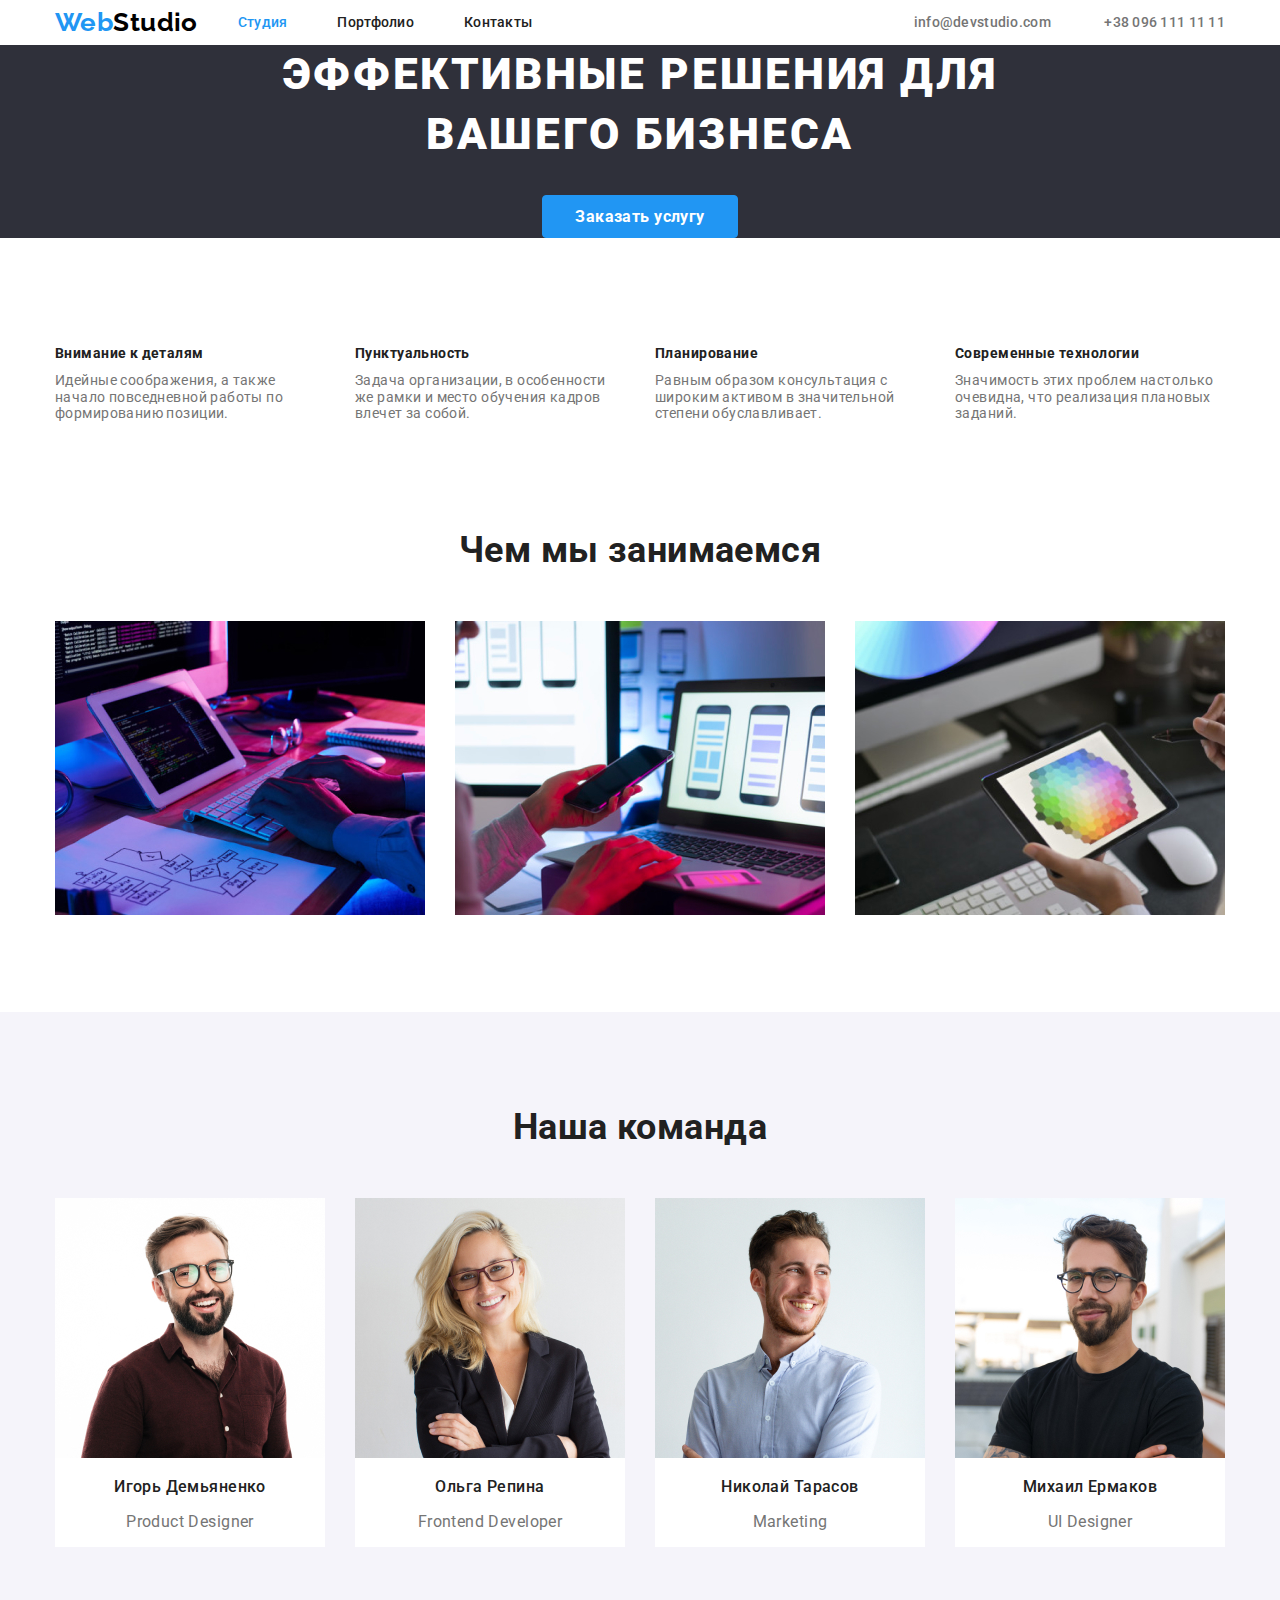
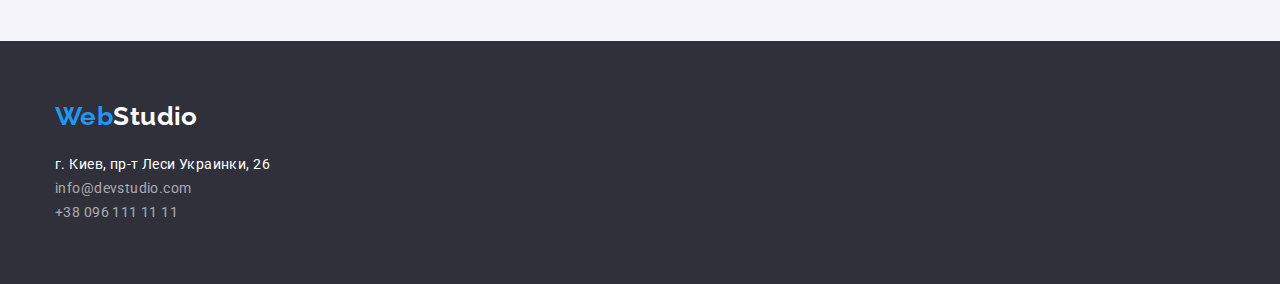
==== commit 3ec1f02c: "Adding bgc to team section" ====
--- a/index.html
+++ b/index.html
@@ -100,7 +100,7 @@
           </ul>
         </div>
       </section>
-      <section>
+      <section class="section-team">
         <!--Team-->
         <div class="container team">
           <h2 class="section-title">Наша команда</h2>
--- a/css/style.css
+++ b/css/style.css
@@ -196,19 +196,24 @@
   margin-right: 0;
 }
 
-.container.team {
+.section-team {
+  background-color: #f5f4fa;
   padding-top: 94px;
-}
+  padding-bottom: 94px;
+}
+
 .team-members {
   display: flex;
   margin-top: 0;
-  margin-bottom: 94px;
+  margin-bottom: 0px;
   padding: 0;
 }
 
 .team-member {
   width: calc((100% - 90px) / 4);
   margin-right: 30px;
+
+  background-color: #ffffff;
 }
 
 .team-member:nth-child(4n) {
@@ -227,6 +232,57 @@
   font-size: 16px;
   line-height: 1.19;
   text-align: center;
+}
+
+/* Portfolio */
+
+.portfolio-buttons {
+  display: flex;
+  padding-left: 0;
+  justify-content: center;
+  margin-top: 94px;
+  margin-bottom: 50px;
+}
+
+.portfolio-button:not(:last-child) {
+  margin-right: 8px;
+}
+
+.portfolio-button button {
+  width: 128px;
+  height: 38px;
+  left: 576px;
+  top: 174px;
+  border: 1px solid #f5f4fa;
+  background: #f5f4fa;
+  border-radius: 4px;
+  color: var(--secondary-color);
+  font-weight: 500;
+  font-size: 16px;
+  line-height: 1.63;
+}
+
+.portfolio-button button:hover,
+.portfolio-button button:focus {
+  color: #ffffff;
+  background-color: var(--accent-color);
+  border: 1px solid var(--accent-color);
+}
+
+.projects {
+  display: flex;
+  flex-wrap: wrap;
+  padding: 0;
+  margin-bottom: 94px;
+}
+
+.project {
+  width: calc((100% - 60px) / 3);
+  margin-right: 30px;
+}
+
+.project:nth-child(3n) {
+  margin-right: 0;
 }
 
 .project-link {
@@ -239,12 +295,16 @@
   line-height: 2;
   letter-spacing: 0.06em;
   color: var(--secondary-color);
+  margin-top: 20px;
+  margin-bottom: 4px;
 }
 
 .project-type {
   font-size: 16px;
   line-height: 1.87;
   color: var(--primary-text-color);
+  margin-top: 0;
+  margin-bottom: 20px;
 }
 
 footer {
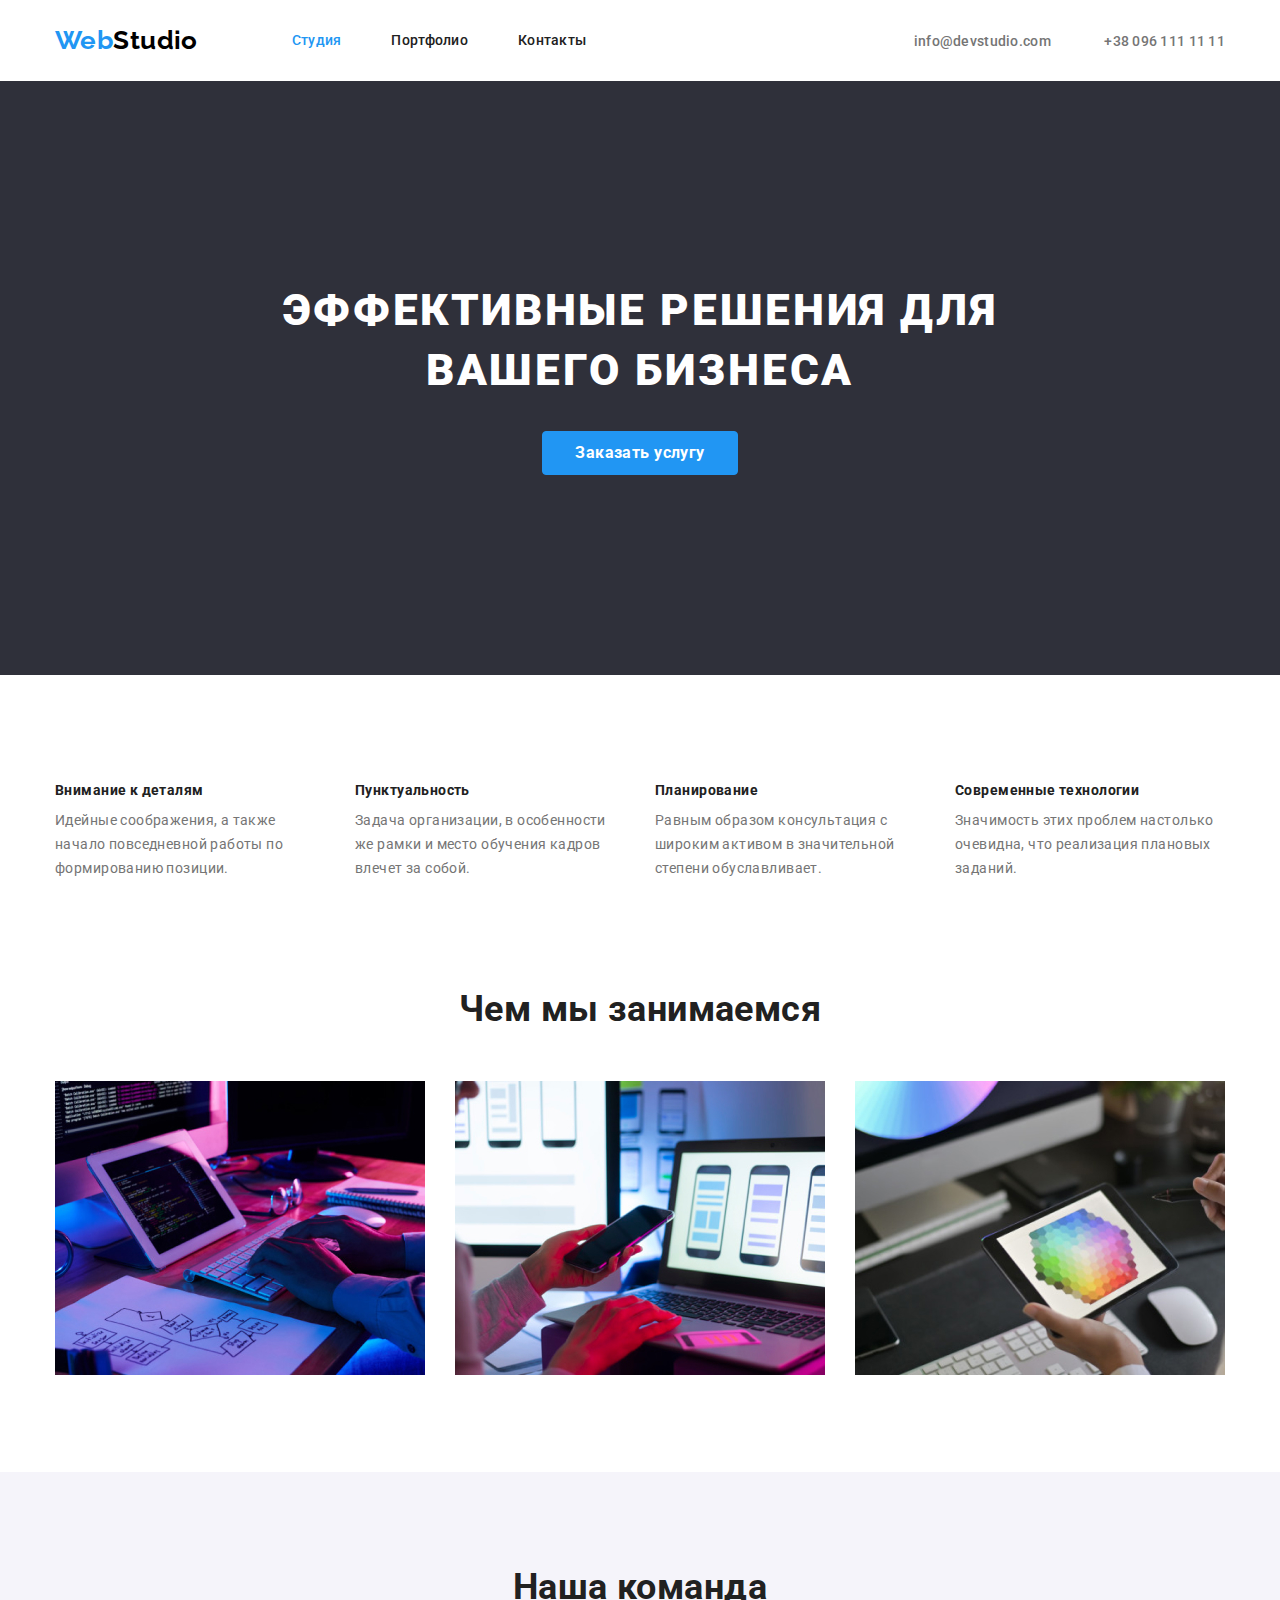
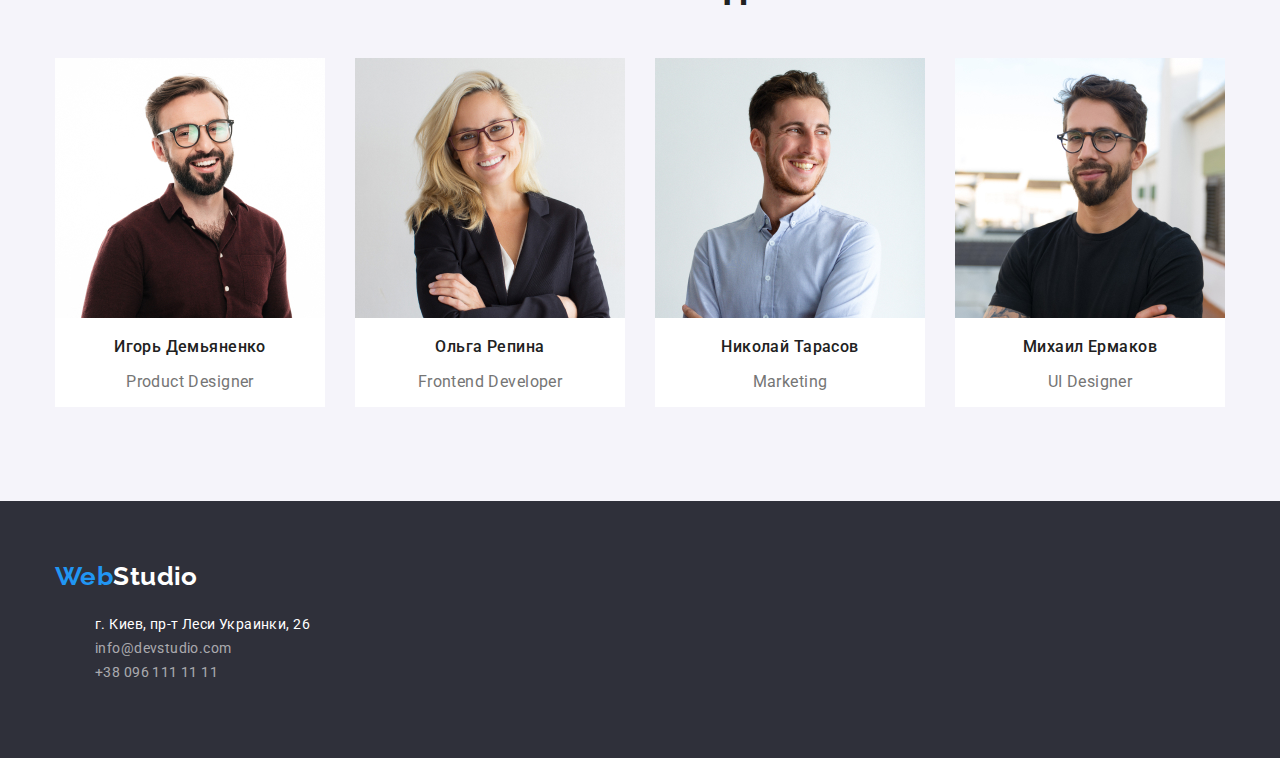
==== commit da7d7faa: "Fixing footer  address" ====
--- a/index.html
+++ b/index.html
@@ -48,7 +48,7 @@
         </h1>
         <a href="" class="order-button">Заказать услугу</a>
       </section>
-      <section>
+      <section class="advantages-section">
         <!--Section2-->
         <div class="container">
           <ul class="advantages">
@@ -83,7 +83,7 @@
           </ul>
         </div>
       </section>
-      <section>
+      <section class="activities-section">
         <!--Section3-->
         <div class="container">
           <h2 class="section-title">Чем мы занимаемся</h2>
@@ -151,12 +151,17 @@
           >Web<span class="logostudio">Studio</span></a
         >
         <address class="footer-address">
-          <p>г. Киев, пр-т Леси Украинки, 26</p>
-          <a href="mailto:info@devstudio.com" class="link"
-            >info@devstudio.com</a
-          >
-          <br />
-          <a href="tel:+380961111111" class="link">+38 096 111 11 11</a>
+          <ul>
+            <li><p>г. Киев, пр-т Леси Украинки, 26</p></li>
+            <li>
+              <a href="mailto:info@devstudio.com" class="link"
+                >info@devstudio.com</a
+              >
+            </li>
+            <li>
+              <a href="tel:+380961111111" class="link">+38 096 111 11 11</a>
+            </li>
+          </ul>
         </address>
       </div>
     </footer>
--- a/css/style.css
+++ b/css/style.css
@@ -26,9 +26,16 @@
   margin: 0 auto;
 }
 
+.container.main-nav {
+  display: flex;
+  align-items: center;
+}
+
 .main-nav {
   display: flex;
   align-items: center;
+  padding-top: 25px;
+  padding-bottom: 25px;
 }
 
 .main-nav > nav {
@@ -38,6 +45,10 @@
 
 .site-nav {
   display: flex;
+  margin-top: 0;
+  margin-bottom: 0;
+  padding-left: 0;
+  margin-left: 94px;
 }
 
 .site-nav .item:not(:last-child) {
@@ -119,6 +130,8 @@
 .main-section {
   background-color: var(--bg-secondary-color);
   text-align: center;
+  padding-top: 200px;
+  padding-bottom: 200px;
 }
 .order-button {
   display: inline-block;
@@ -145,6 +158,10 @@
   color: var(--secondary-color);
 }
 
+.advantages-section {
+  padding-top: 94px;
+  padding-bottom: 94px;
+}
 .advantages {
   display: flex;
   padding: 0;
@@ -153,8 +170,6 @@
 .advantage-item {
   width: calc((100% - 90px) / 4);
   margin-right: 30px;
-  margin-top: 94px;
-  margin-bottom: 94px;
   min-height: 101;
 }
 
@@ -167,7 +182,7 @@
   flex-wrap: wrap;
   margin-top: 0;
   font-size: 14px;
-  line-height: 1.71px;
+  line-height: 1.71;
 }
 
 .advantage-title {
@@ -183,10 +198,13 @@
 .activities {
   display: flex;
   margin-top: 0;
-  margin-bottom: 94px;
+  margin-bottom: 0;
   padding: 0;
 }
 
+.activities-section {
+  padding-bottom: 94px;
+}
 .activity-item {
   width: calc((100% - 60px) / 3);
   margin-right: 30px;
@@ -236,11 +254,17 @@
 
 /* Portfolio */
 
+.portfolio-mainsection {
+  padding-top: 94px;
+  padding-bottom: 94px;
+  border-top: 1px solid #ececec;
+}
+
 .portfolio-buttons {
   display: flex;
   padding-left: 0;
   justify-content: center;
-  margin-top: 94px;
+  margin-top: 0;
   margin-bottom: 50px;
 }
 
@@ -273,20 +297,36 @@
   display: flex;
   flex-wrap: wrap;
   padding: 0;
-  margin-bottom: 94px;
+  margin: 0;
 }
 
 .project {
   width: calc((100% - 60px) / 3);
   margin-right: 30px;
+  margin-bottom: 30px;
 }
 
 .project:nth-child(3n) {
   margin-right: 0;
 }
 
+.project:nth-last-child(-n + 3) {
+  margin-bottom: 0;
+}
+
+.project-description {
+  border-left: 1px solid #eeeeee;
+  border-right: 1px solid #eeeeee;
+  border-bottom: 1px solid #eeeeee;
+  padding: 20px 24px;
+}
+
 .project-link {
   text-decoration: none;
+  display: block;
+}
+.project-link > img {
+  display: block;
 }
 .project-title {
   text-decoration: none;
@@ -295,7 +335,7 @@
   line-height: 2;
   letter-spacing: 0.06em;
   color: var(--secondary-color);
-  margin-top: 20px;
+  margin-top: 0;
   margin-bottom: 4px;
 }
 
@@ -304,7 +344,6 @@
   line-height: 1.87;
   color: var(--primary-text-color);
   margin-top: 0;
-  margin-bottom: 20px;
 }
 
 footer {
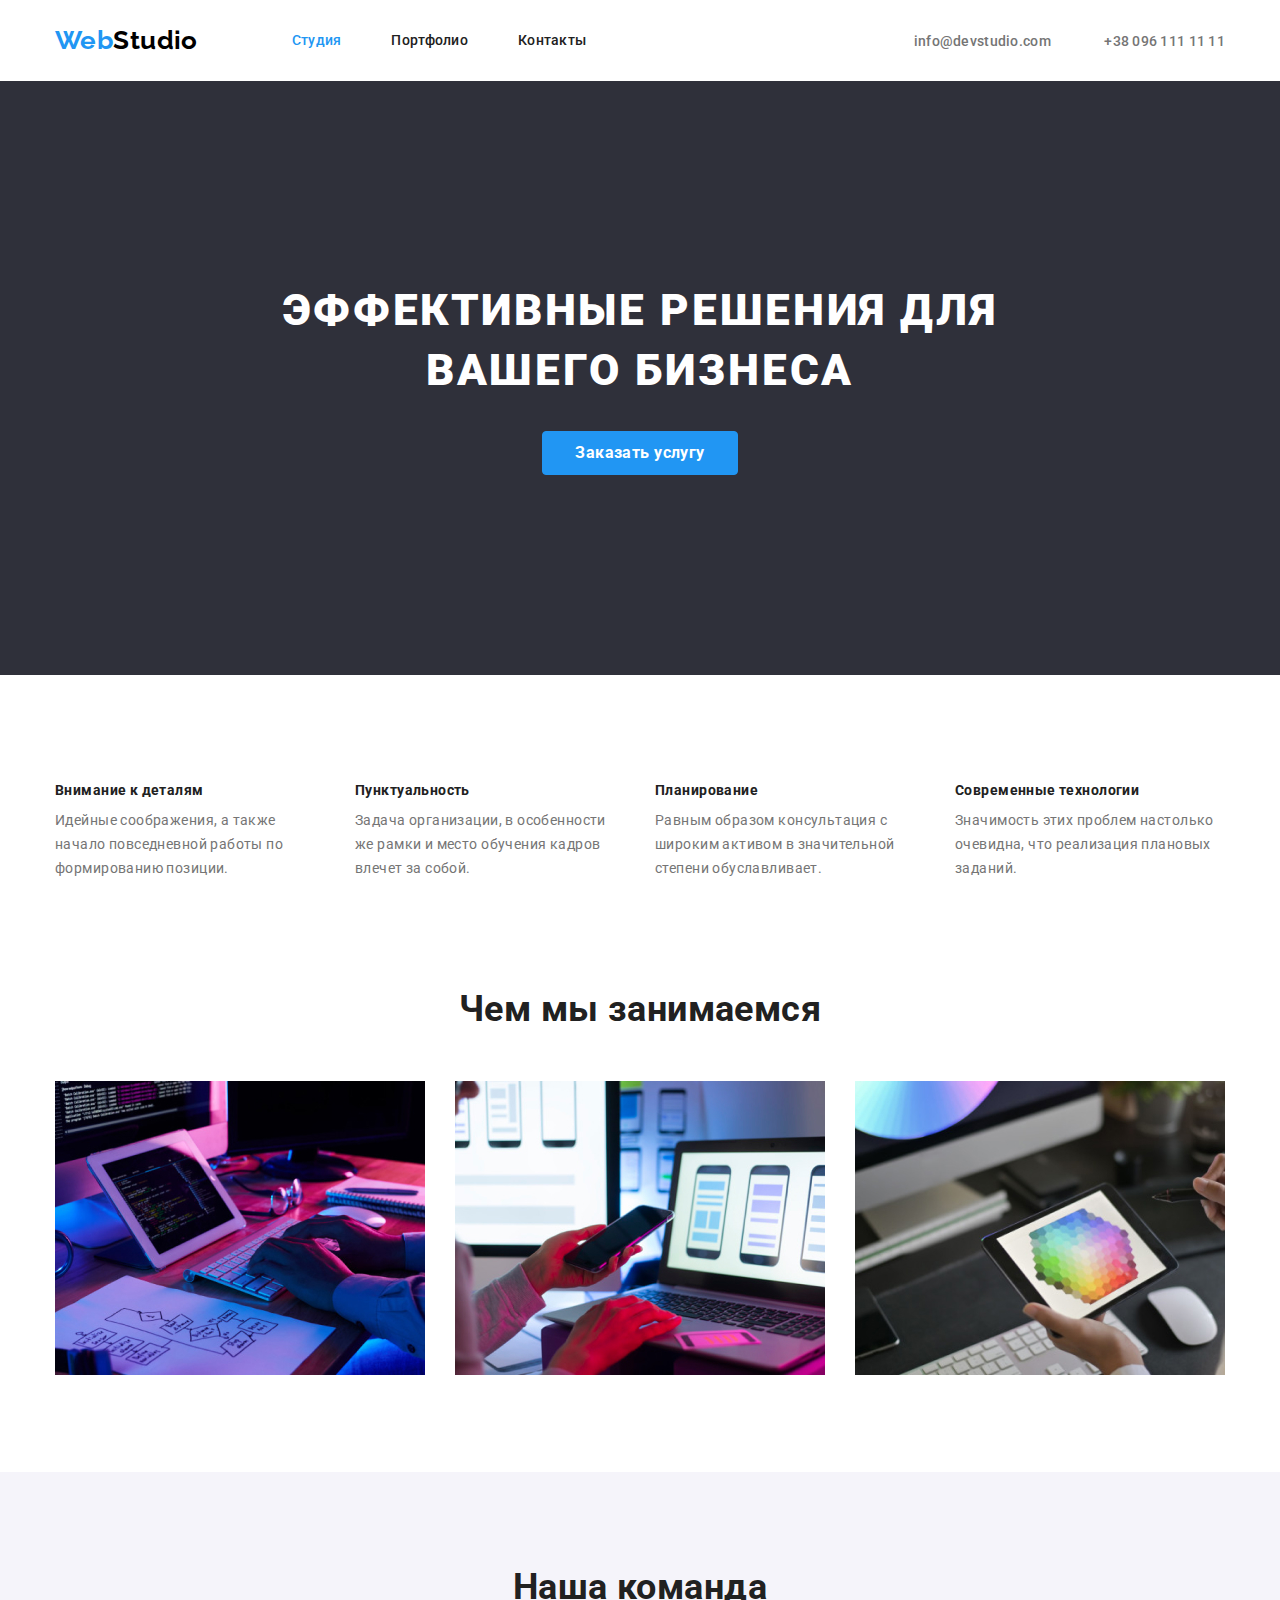
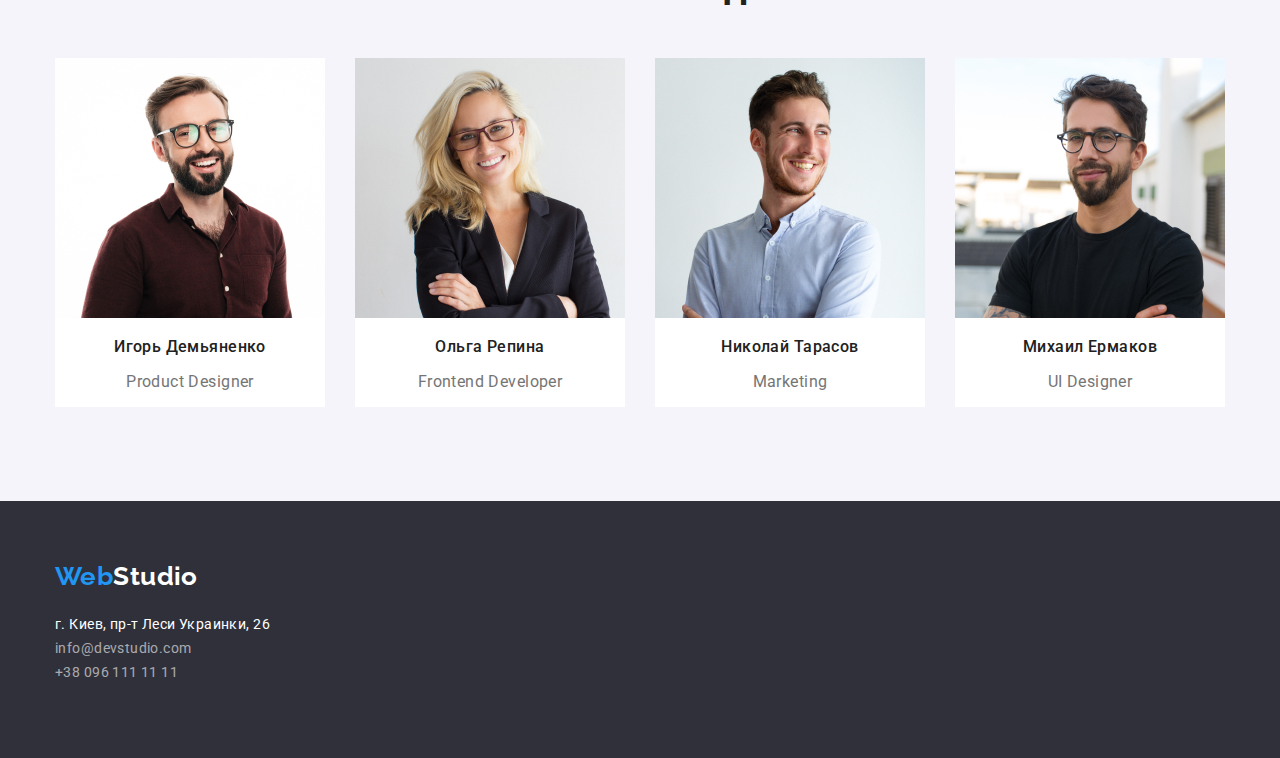
==== commit 30758d94: "fixing padding in address ul" ====
--- a/index.html
+++ b/index.html
@@ -151,14 +151,14 @@
           >Web<span class="logostudio">Studio</span></a
         >
         <address class="footer-address">
-          <ul>
-            <li><p>г. Киев, пр-т Леси Украинки, 26</p></li>
-            <li>
+          <ul class="footer-address list">
+            <li class="address-line"><p>г. Киев, пр-т Леси Украинки, 26</p></li>
+            <li class="address-line">
               <a href="mailto:info@devstudio.com" class="link"
                 >info@devstudio.com</a
               >
             </li>
-            <li>
+            <li class="address-line">
               <a href="tel:+380961111111" class="link">+38 096 111 11 11</a>
             </li>
           </ul>
--- a/css/style.css
+++ b/css/style.css
@@ -356,6 +356,14 @@
   font-style: normal;
 }
 
+.addressline: :not(:last-child) {
+  margin-bottom: 9px;
+}
+
+.footer-address.list {
+  padding-left: 0;
+}
+
 .footer-address .link {
   color: var(--footer-address-color);
   text-decoration: none;
